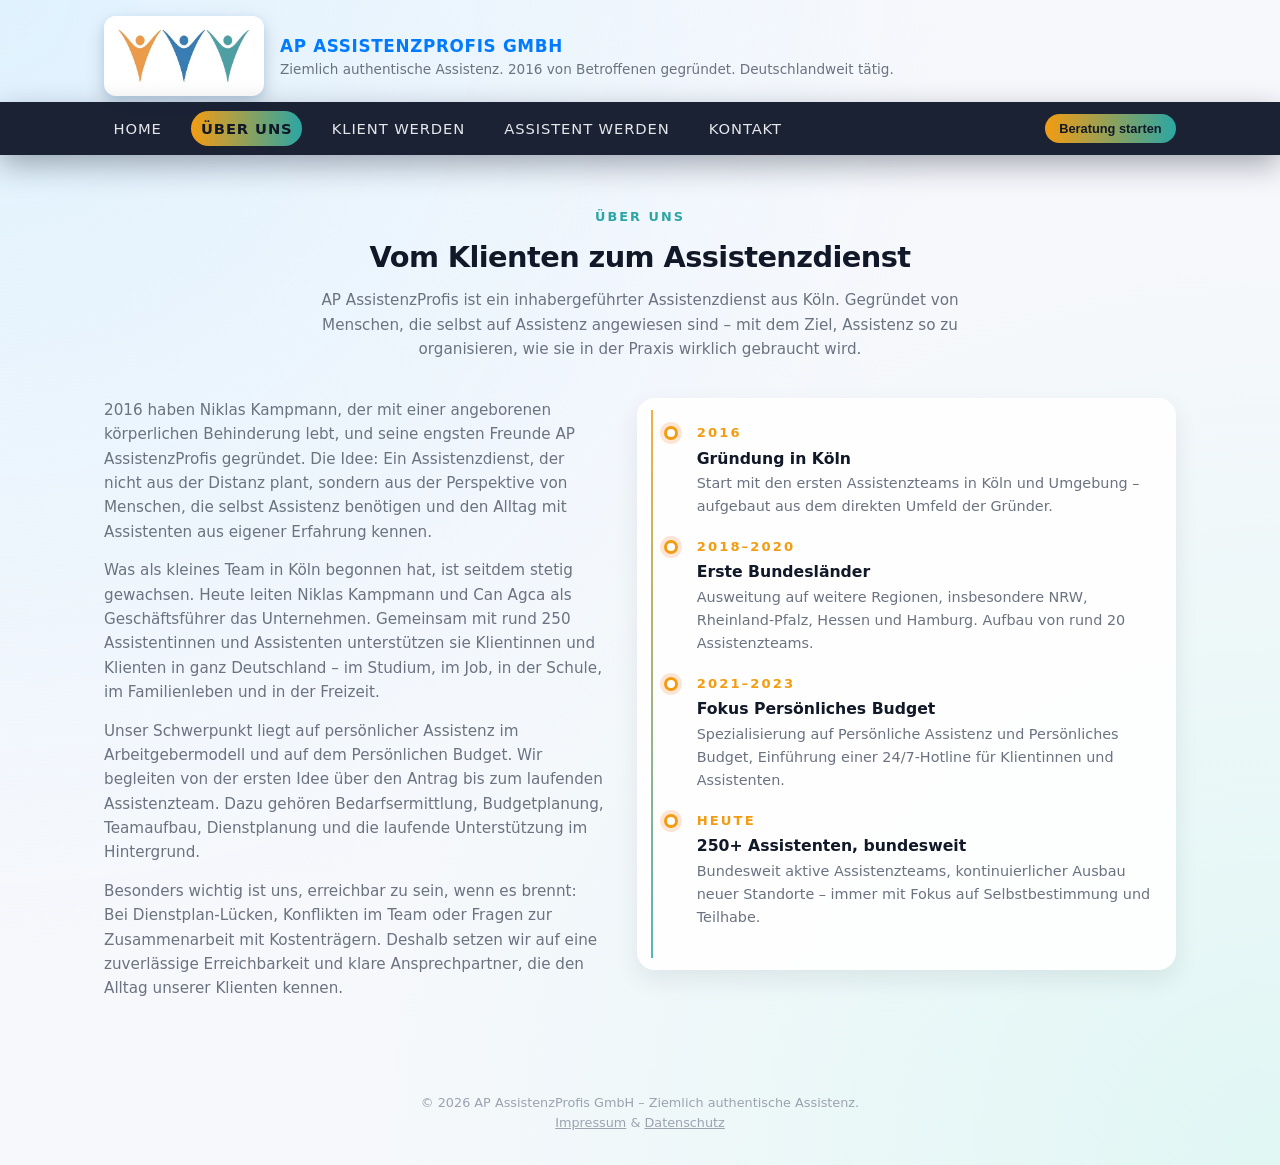
==== about.html @ 840a3b72 "Add files via upload" ====
<!DOCTYPE html>
<html lang="de">
<head>
  <meta charset="UTF-8">
  <title>Über uns – AP AssistenzProfis</title>
  <meta name="viewport" content="width=device-width, initial-scale=1.0">
  <link rel="stylesheet" href="style.css">
  <script src="script.js" defer></script>
</head>
<body>
<div class="page">

  <div class="top-bar">
    <div class="max-w top-bar-inner">
      <div class="logo-wrap">
        <div class="logo-frame">
          <img src="ap3er_orig.png" alt="AP AssistenzProfis Logo">
        </div>
        <div>
          <div class="brand-text-main">AP AssistenzProfis GmbH</div>
          <div class="brand-text-sub">
            Ziemlich authentische Assistenz. 2016 von Betroffenen gegründet. Deutschlandweit tätig.
          </div>
        </div>
      </div>
    </div>
  </div>

  <nav class="nav">
    <div class="nav-inner">
      <div class="nav-burger" aria-label="Menü">
        <span></span><span></span><span></span>
      </div>
      <div class="nav-links">
        <a href="index.html">Home</a>
        <a href="about.html" class="active">Über uns</a>
        <a href="klient.html">Klient werden</a>
        <a href="assistent.html">Assistent werden</a>
        <a href="contact.html">Kontakt</a>
      </div>
      <div class="nav-cta">
        <button class="nav-cta-btn primary" onclick="location.href='klient.html'">
          Beratung starten
        </button>
      </div>
    </div>
  </nav>

  <section class="section">
    <div class="max-w">
      <div class="section-header">
        <div class="section-eyebrow">Über uns</div>
        <h1 class="section-title">Vom Klienten zum Assistenzdienst</h1>
        <p class="section-sub">
          AP AssistenzProfis ist ein inhabergeführter Assistenzdienst aus Köln. Gegründet von Menschen, die selbst auf Assistenz angewiesen sind – mit dem Ziel, Assistenz so zu organisieren, wie sie in der Praxis wirklich gebraucht wird.
        </p>
      </div>

      <div class="about-grid">
        <div class="about-text">
          <p>
            2016 haben Niklas Kampmann, der mit einer angeborenen körperlichen Behinderung lebt, und seine engsten Freunde AP AssistenzProfis gegründet. Die Idee: Ein Assistenzdienst, der nicht aus der Distanz plant, sondern aus der Perspektive von Menschen, die selbst Assistenz benötigen und den Alltag mit Assistenten aus eigener Erfahrung kennen.
          </p>
          <p>
            Was als kleines Team in Köln begonnen hat, ist seitdem stetig gewachsen. Heute leiten Niklas Kampmann und Can Agca als Geschäftsführer das Unternehmen. Gemeinsam mit rund 250 Assistentinnen und Assistenten unterstützen sie Klientinnen und Klienten in ganz Deutschland – im Studium, im Job, in der Schule, im Familienleben und in der Freizeit.
          </p>
          <p>
            Unser Schwerpunkt liegt auf persönlicher Assistenz im Arbeitgebermodell und auf dem Persönlichen Budget. Wir begleiten von der ersten Idee über den Antrag bis zum laufenden Assistenzteam. Dazu gehören Bedarfsermittlung, Budgetplanung, Teamaufbau, Dienstplanung und die laufende Unterstützung im Hintergrund.
          </p>
          <p>
            Besonders wichtig ist uns, erreichbar zu sein, wenn es brennt: Bei Dienstplan-Lücken, Konflikten im Team oder Fragen zur Zusammenarbeit mit Kostenträgern. Deshalb setzen wir auf eine zuverlässige Erreichbarkeit und klare Ansprechpartner, die den Alltag unserer Klienten kennen.
          </p>
        </div>

        <div class="timeline">
          <div class="tl-item">
            <div class="tl-dot"></div>
            <div class="tl-year">2016</div>
            <div class="tl-title">Gründung in Köln</div>
            <div class="tl-body">
              Start mit den ersten Assistenzteams in Köln und Umgebung – aufgebaut aus dem direkten Umfeld der Gründer.
            </div>
          </div>
          <div class="tl-item">
            <div class="tl-dot"></div>
            <div class="tl-year">2018–2020</div>
            <div class="tl-title">Erste Bundesländer</div>
            <div class="tl-body">
              Ausweitung auf weitere Regionen, insbesondere NRW, Rheinland-Pfalz, Hessen und Hamburg. Aufbau von rund 20 Assistenzteams.
            </div>
          </div>
          <div class="tl-item">
            <div class="tl-dot"></div>
            <div class="tl-year">2021–2023</div>
            <div class="tl-title">Fokus Persönliches Budget</div>
            <div class="tl-body">
              Spezialisierung auf Persönliche Assistenz und Persönliches Budget, Einführung einer 24/7-Hotline für Klientinnen und Assistenten.
            </div>
          </div>
          <div class="tl-item">
            <div class="tl-dot"></div>
            <div class="tl-year">Heute</div>
            <div class="tl-title">250+ Assistenten, bundesweit</div>
            <div class="tl-body">
              Bundesweit aktive Assistenzteams, kontinuierlicher Ausbau neuer Standorte – immer mit Fokus auf Selbstbestimmung und Teilhabe.
            </div>
          </div>
        </div>
      </div>
    </div>
  </section>

  <footer>
    &copy; 2026 AP AssistenzProfis GmbH – Ziemlich authentische Assistenz.
    <br><a href="https://assistenzprofis.de/impressum/" target="_blank" rel="noopener">Impressum</a> &amp;
    <a href="https://assistenzprofis.de/datenschutz/" target="_blank" rel="noopener">Datenschutz</a>
  </footer>

</div>
</body>
</html>
---- style.css ----
/* shared/style.css */
:root {
  --ap-blue: #007bff;
  --ap-orange: #f39c12;
  --ap-teal: #2ba6a4;
  --bg-light: #f7f8fc;
  --bg-dark: #111827;
  --text-main: #111827;
  --text-muted: #6b7280;
  --white: #ffffff;
  --shadow-soft: 0 10px 25px rgba(15,23,42,0.08);
  --radius-lg: 18px;
  --radius-sm: 12px;
}

* { box-sizing: border-box; margin: 0; padding: 0; }

body {
  font-family: system-ui, -apple-system, BlinkMacSystemFont, "Segoe UI", sans-serif;
  background: var(--bg-light);
  color: var(--text-main);
  line-height: 1.6;
}

a { color: inherit; text-decoration: none; }

img { max-width: 100%; display: block; }

/* Layout */
.page {
  min-height: 100vh;
  background: radial-gradient(circle at top left, #e0f2fe, transparent 55%),
              radial-gradient(circle at bottom right, #e0f7f4, transparent 55%);
}

.max-w {
  max-width: 1120px;
  margin: 0 auto;
  padding: 0 1.5rem;
}

/* Top bar: logo + claim */
.top-bar {
  padding: 1rem 0 0.4rem;
}

.top-bar-inner {
  display: flex;
  align-items: center;
  justify-content: space-between;
  gap: 1.5rem;
}

.logo-wrap {
  display: flex;
  align-items: center;
  gap: 1rem;
}

/* Logo-Frame */
.logo-frame {
  width: 160px;
  height: 80px;
  background: white;
  border-radius: 12px;
  box-shadow:
    0 8px 20px rgba(0,0,0,0.15),
    0 3px 8px rgba(0,123,255,0.12),
    inset 0 1px 0 rgba(255,255,255,0.95);
  padding: 8px;
  display: flex;
  align-items: center;
  justify-content: center;
  position: relative;
  overflow: hidden;
  flex-shrink: 0;
}

.logo-frame::before {
  content: '';
  position: absolute;
  top: 6px;
  right: 6px;
  width: 45px;
  height: 45px;
  background: radial-gradient(circle, rgba(243,156,18,0.3) 0%, transparent 70%);
  border-radius: 50%;
  opacity: 0.6;
}

.logo-frame img {
  height: 60px;
  width: auto;
  z-index: 1;
  position: relative;
}

.brand-text-main {
  font-size: 1.05rem;
  font-weight: 600;
  letter-spacing: 0.04em;
  text-transform: uppercase;
  color: var(--ap-blue);
}

.brand-text-sub {
  font-size: 0.85rem;
  color: var(--text-muted);
  line-height: 1.4;
}

/* Navigation (für alle Seiten, Links global) */
.nav {
  position: sticky;
  top: 0;
  z-index: 50;
  background: rgba(15,23,42,0.95);
  backdrop-filter: blur(10px);
  box-shadow: 0 10px 30px rgba(15,23,42,0.35);
}

.nav-inner {
  max-width: 1120px;
  margin: 0 auto;
  padding: 0.55rem 1.5rem;
  display: flex;
  align-items: center;
  justify-content: space-between;
  gap: 1rem;
  color: var(--white);
}

.nav-links {
  display: flex;
  gap: 1.25rem;
  font-size: 0.92rem;
  text-transform: uppercase;
  letter-spacing: 0.06em;
}

.nav-links a {
  padding: 0.35rem 0.6rem;
  border-radius: 999px;
  transition: background 0.2s, color 0.2s, transform 0.15s;
  color: #e5e7eb;
}

.nav-links a:hover {
  background: rgba(148,163,184,0.26);
  transform: translateY(-1px);
}

.nav-links a.active {
  background: linear-gradient(90deg, var(--ap-orange), var(--ap-teal));
  color: #111827;
  font-weight: 600;
}

.nav-cta {
  display: flex;
  align-items: center;
  gap: 0.6rem;
}

.nav-cta-btn {
  padding: 0.45rem 0.9rem;
  border-radius: 999px;
  border: 1px solid rgba(148,163,184,0.6);
  font-size: 0.8rem;
  cursor: pointer;
  background: transparent;
  color: #e5e7eb;
  display: inline-flex;
  align-items: center;
  gap: 0.4rem;
  transition: background 0.2s, color 0.2s;
}

.nav-cta-btn span {
  font-size: 1rem;
}

.nav-cta-btn.primary {
  border: none;
  background: linear-gradient(90deg, var(--ap-orange), var(--ap-teal));
  color: #111827;
  font-weight: 600;
}

.nav-cta-btn:hover {
  background: rgba(15,23,42,0.9);
  color: var(--white);
}

.nav-cta-btn.primary:hover {
  filter: brightness(1.05);
}

/* Mobile nav burger (nur optisch) */
.nav-burger {
  display: none;
  flex-direction: column;
  gap: 4px;
  cursor: pointer;
}

.nav-burger span {
  width: 20px;
  height: 2px;
  border-radius: 999px;
  background: #e5e7eb;
}

/* Sections (gemeinsam) */
section {
  scroll-margin-top: 80px;
}

.section {
  padding: 3.25rem 0;
}

.section-header {
  text-align: center;
  margin-bottom: 2.3rem;
}

.section-eyebrow {
  font-size: 0.8rem;
  letter-spacing: 0.16em;
  text-transform: uppercase;
  color: var(--ap-teal);
  font-weight: 600;
  margin-bottom: 0.45rem;
}

.section-title {
  font-size: 1.8rem;
  letter-spacing: -0.02em;
  margin-bottom: 0.5rem;
}

.section-sub {
  font-size: 0.95rem;
  color: var(--text-muted);
  max-width: 640px;
  margin: 0.3rem auto 0;
}

/* Grids & Cards */
.hero {
  padding: 3.5rem 0 2rem;
}

.hero-grid {
  display: grid;
  grid-template-columns: minmax(0, 1.7fr) minmax(0, 1.3fr);
  gap: 2.75rem;
  align-items: center;
}

.hero-eyebrow {
  font-size: 0.85rem;
  letter-spacing: 0.15em;
  text-transform: uppercase;
  color: var(--ap-teal);
  font-weight: 600;
  margin-bottom: 0.75rem;
}

.hero-title {
  font-size: clamp(1.7rem, 2.5vw, 2.2rem);
  font-weight: 750;
  letter-spacing: -0.03em;
  margin-bottom: 1rem;
}

.hero-title span {
  background: linear-gradient(90deg, var(--ap-orange), var(--ap-teal));
  -webkit-background-clip: text;
  color: transparent;
}

.hero-text {
  font-size: 0.98rem;
  color: var(--text-muted);
  margin-bottom: 1.5rem;
}

.hero-pills {
  display: flex;
  flex-wrap: wrap;
  gap: 0.5rem;
  margin-bottom: 1.7rem;
}

.pill {
  font-size: 0.8rem;
  padding: 0.3rem 0.7rem;
  border-radius: 999px;
  background: rgba(15,23,42,0.05);
  color: #374151;
  border: 1px solid rgba(148,163,184,0.6);
  display: inline-flex;
  align-items: center;
  gap: 0.35rem;
}

.pill span {
  font-size: 0.9rem;
}

.hero-actions {
  display: flex;
  flex-wrap: wrap;
  gap: 0.75rem;
  align-items: center;
}

.btn {
  border: none;
  cursor: pointer;
  border-radius: 999px;
  padding: 0.8rem 1.5rem;
  font-size: 0.95rem;
  font-weight: 600;
  display: inline-flex;
  align-items: center;
  gap: 0.4rem;
  transition: transform 0.15s, box-shadow 0.2s, background 0.2s;
}

.btn-primary {
  background: linear-gradient(90deg, var(--ap-orange), var(--ap-teal));
  color: #111827;
  box-shadow: var(--shadow-soft);
}

.btn-primary:hover {
  transform: translateY(-1px);
  box-shadow: 0 16px 35px rgba(15,23,42,0.2);
}

.btn-ghost {
  background: transparent;
  color: #374151;
  border: 1px solid rgba(148,163,184,0.8);
}

.btn-ghost:hover {
  background: rgba(15,23,42,0.04);
}

.hero-note {
  font-size: 0.78rem;
  color: var(--text-muted);
}

.stats-grid {
  display: grid;
  grid-template-columns: repeat(2, minmax(0, 1fr));
  gap: 1rem;
}

.stats-card {
  background: var(--white);
  border-radius: var(--radius-lg);
  padding: 1.1rem 1.25rem;
  box-shadow: var(--shadow-soft);
  position: relative;
  overflow: hidden;
}

.stats-label {
  font-size: 0.75rem;
  text-transform: uppercase;
  letter-spacing: 0.1em;
  color: var(--text-muted);
  margin-bottom: 0.3rem;
}

.stats-value {
  font-size: 1.4rem;
  font-weight: 700;
  margin-bottom: 0.1rem;
}

.stats-desc {
  font-size: 0.8rem;
  color: var(--text-muted);
}

.stats-tag {
  position: absolute;
  top: 0.85rem;
  right: 0.85rem;
  font-size: 0.7rem;
  padding: 0.25rem 0.5rem;
  border-radius: 999px;
  background: rgba(37, 99, 235, 0.08);
  color: #1d4ed8;
}

.stats-card.full {
  grid-column: span 2;
}

.stats-icon-row {
  display: flex;
  align-items: center;
  gap: 0.65rem;
  margin-top: 0.5rem;
}

.stats-icon {
  width: 26px;
  height: 26px;
  border-radius: 999px;
  background: linear-gradient(135deg, var(--ap-orange), var(--ap-teal));
  display: flex;
  align-items: center;
  justify-content: center;
  color: #111827;
  font-size: 1.1rem;
}

.about-grid {
  display: grid;
  grid-template-columns: minmax(0, 1.3fr) minmax(0, 1.4fr);
  gap: 2rem;
  align-items: flex-start;
}

.about-text p {
  font-size: 0.95rem;
  color: var(--text-muted);
  margin-bottom: 0.9rem;
}

.timeline {
  border-radius: var(--radius-lg);
  background: rgba(255,255,255,0.92);
  box-shadow: var(--shadow-soft);
  padding: 1.5rem 1.25rem;
  position: relative;
}

.timeline::before {
  content: "";
  position: absolute;
  left: 14px;
  top: 12px;
  bottom: 12px;
  width: 2px;
  background: linear-gradient(180deg, var(--ap-orange), var(--ap-teal));
  opacity: 0.8;
}

.tl-item {
  position: relative;
  padding-left: 2.5rem;
  margin-bottom: 1.1rem;
}

.tl-dot {
  position: absolute;
  left: 7px;
  top: 4px;
  width: 14px;
  height: 14px;
  border-radius: 999px;
  background: var(--white);
  border: 3px solid var(--ap-orange);
  box-shadow: 0 0 0 4px rgba(249,115,22,0.18);
}

.tl-year {
  font-size: 0.82rem;
  font-weight: 700;
  text-transform: uppercase;
  letter-spacing: 0.16em;
  color: var(--ap-orange);
  margin-bottom: 0.15rem;
}

.tl-title {
  font-size: 0.98rem;
  font-weight: 600;
  margin-bottom: 0.1rem;
}

.tl-body {
  font-size: 0.9rem;
  color: var(--text-muted);
}

.features-grid {
  display: grid;
  grid-template-columns: repeat(3, minmax(0, 1fr));
  gap: 1.5rem;
}

.feature-card {
  background: var(--white);
  border-radius: var(--radius-lg);
  padding: 1.4rem 1.3rem;
  box-shadow: var(--shadow-soft);
  display: flex;
  flex-direction: column;
  gap: 0.55rem;
}

.feature-label {
  font-size: 0.8rem;
  text-transform: uppercase;
  letter-spacing: 0.12em;
  color: var(--ap-teal);
  font-weight: 600;
}

.feature-title {
  font-size: 1.02rem;
  font-weight: 600;
}

.feature-body {
  font-size: 0.9rem;
  color: var(--text-muted);
  flex: 1;
}

.feature-tag-row {
  display: flex;
  flex-wrap: wrap;
  gap: 0.4rem;
  margin-top: 0.35rem;
}

.feature-tag {
  font-size: 0.76rem;
  padding: 0.25rem 0.55rem;
  border-radius: 999px;
  background: rgba(15,23,42,0.03);
  color: #4b5563;
  border: 1px dashed rgba(148,163,184,0.9);
}

.section-cta-center {
  text-align: center;   /* Buttons mittig */
  margin-top: 2rem;     /* Abstand nach oben */
}

.section-cta-center .btn {
  display: inline-block;
  margin: 0 0.5rem 0.5rem 0.5rem; /* Gleichmäßiger Abstand zwischen Buttons */
}

/* Accordion in Feature-Card (Budget) */
.feature-card details {
  background: #f9fafb;
  border-radius: 10px;
  border: 1px solid rgba(148,163,184,0.5);
  padding: 0.7rem 0.8rem;
  margin-top: 0.7rem;
}

.feature-card summary {
  list-style: none;
  outline: none;
  font-size: 0.85rem;
  color: #111827;
  display: flex;
  align-items: center;
  gap: 0.4rem;
  font-weight: 600;
  cursor: pointer;
}

.feature-card summary::-webkit-details-marker {
  display: none;
}

.feature-card summary::before {
  content: "▶";
  font-size: 0.75rem;
  color: var(--ap-teal);
  flex-shrink: 0;
  transform-origin: center;
  transition: transform 0.15s ease-out;
}

.feature-card details[open] summary::before {
  transform: rotate(90deg);
}

.feature-card .details-body {
  margin-top: 0.6rem;
  font-size: 0.85rem;
  color: var(--text-muted);
  line-height: 1.6;
}

.feature-card .details-body p + p {
  margin-top: 0.5rem;
}

/* Testimonials */
.testimonials-row {
  display: grid;
  grid-template-columns: minmax(0, 1.3fr) minmax(0, 1.4fr);
  gap: 2rem;
}

.testimonial-card {
  background: var(--white);
  border-radius: var(--radius-lg);
  padding: 1.4rem 1.3rem;
  box-shadow: var(--shadow-soft);
  position: relative;
  overflow: hidden;
}

.testimonial-card::before {
  content: "„";
  position: absolute;
  font-size: 4rem;
  top: -16px;
  left: 12px;
  color: rgba(148,163,184,0.25);
  pointer-events: none;
}

.testimonial-text {
  font-size: 0.95rem;
  color: #374151;
  margin-bottom: 0.8rem;
}

.testimonial-meta {
  font-size: 0.82rem;
  color: var(--text-muted);
}

/* Kontakt */
.contact-grid {
  display: grid;
  grid-template-columns: minmax(0, 1.2fr) minmax(0, 1.4fr);
  gap: 2rem;
  align-items: flex-start;
}

.contact-card {
  background: #020617;
  color: #e5e7eb;
  border-radius: var(--radius-lg);
  padding: 1.6rem 1.5rem;
  box-shadow: var(--shadow-soft);
}

.contact-card h3 {
  font-size: 1.15rem;
  margin-bottom: 0.9rem;
}

.contact-card p {
  font-size: 0.9rem;
  margin-bottom: 0.7rem;
}

.contact-card a {
  color: #e5e7eb;
  text-decoration: underline;
}

.contact-list {
  list-style: none;
  font-size: 0.9rem;
}

.contact-list li {
  margin-bottom: 0.3rem;
}

.contact-note {
  font-size: 0.8rem;
  color: #9ca3af;
  margin-top: 0.7rem;
}

/* Footer */
footer {
  padding: 1.6rem 1.5rem 2rem;
  text-align: center;
  font-size: 0.8rem;
  color: #9ca3af;
}

footer a {
  color: inherit;
  text-decoration: underline;
}

/* Responsive */
@media (max-width: 960px) {
  .hero-grid,
  .about-grid,
  .features-grid,
  .testimonials-row,
  .contact-grid {
    grid-template-columns: minmax(0, 1fr);
  }
  .hero {
    padding-top: 2.7rem;
  }
  .stats-grid {
    order: -1;
  }
  .nav-inner {
    padding-inline: 1rem;
  }
}

@media (max-width: 768px) {
  .top-bar-inner {
    flex-direction: column;
    align-items: flex-start;
  }
  .nav-links {
    display: none;
  }
  .nav-burger {
    display: flex;
  }
}
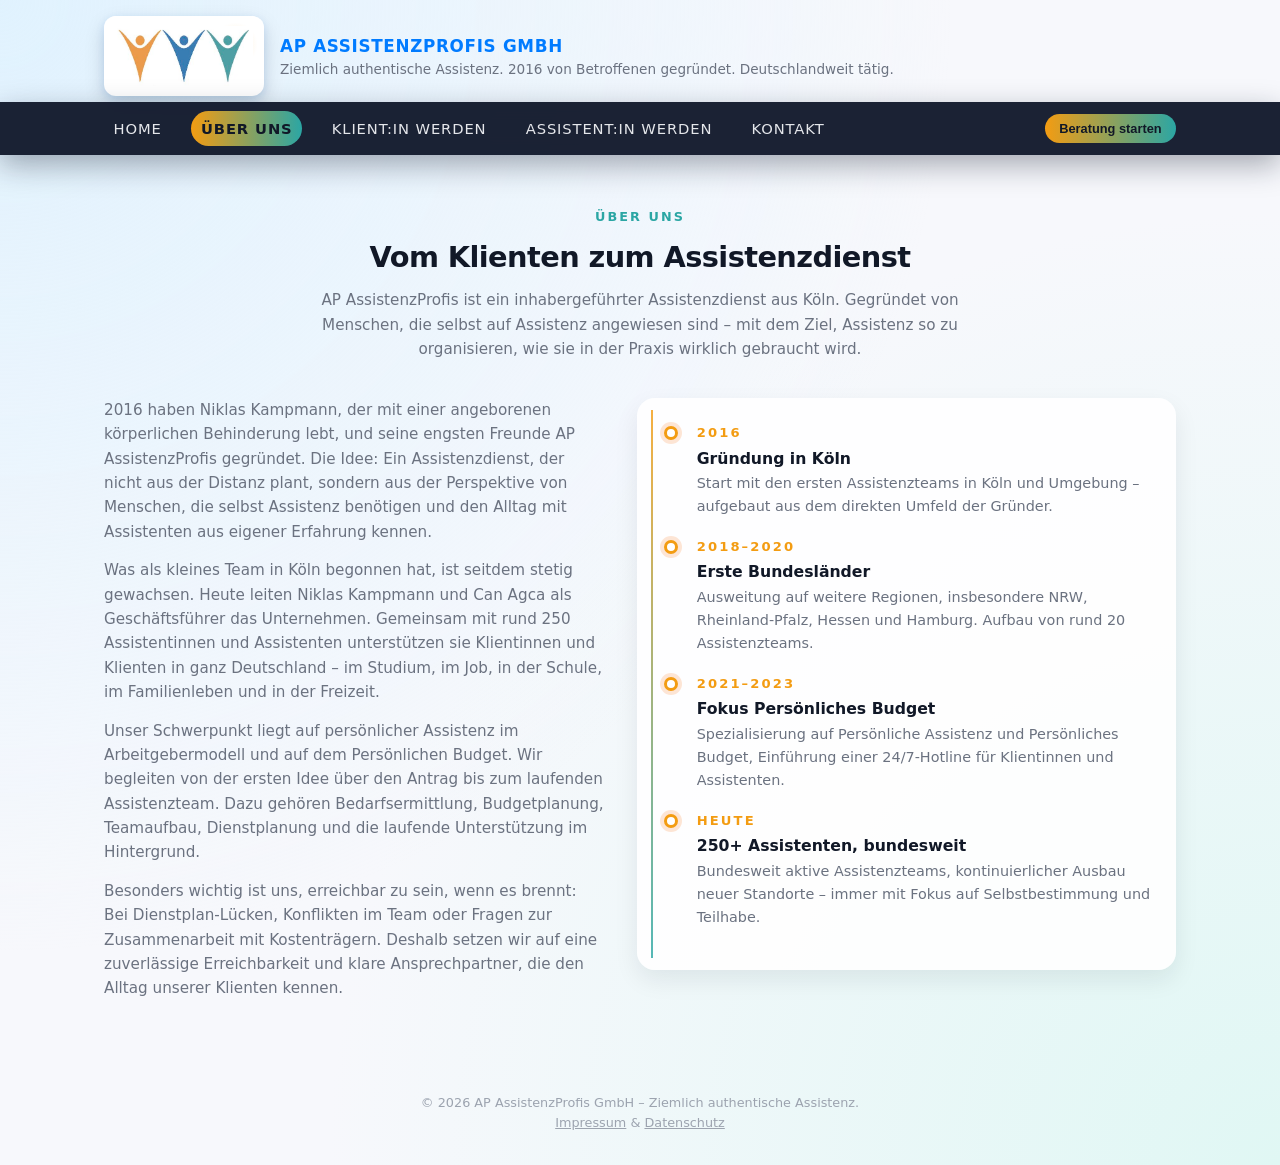
==== commit d26269dd: "Update about.html" ====
--- a/about.html
+++ b/about.html
@@ -34,8 +34,8 @@
       <div class="nav-links">
         <a href="index.html">Home</a>
         <a href="about.html" class="active">Über uns</a>
-        <a href="klient.html">Klient werden</a>
-        <a href="assistent.html">Assistent werden</a>
+        <a href="klient.html">Klient:in werden</a>
+        <a href="assistent.html">Assistent:in werden</a>
         <a href="contact.html">Kontakt</a>
       </div>
       <div class="nav-cta">
@@ -118,4 +118,4 @@
 
 </div>
 </body>
-</html>+</html>
